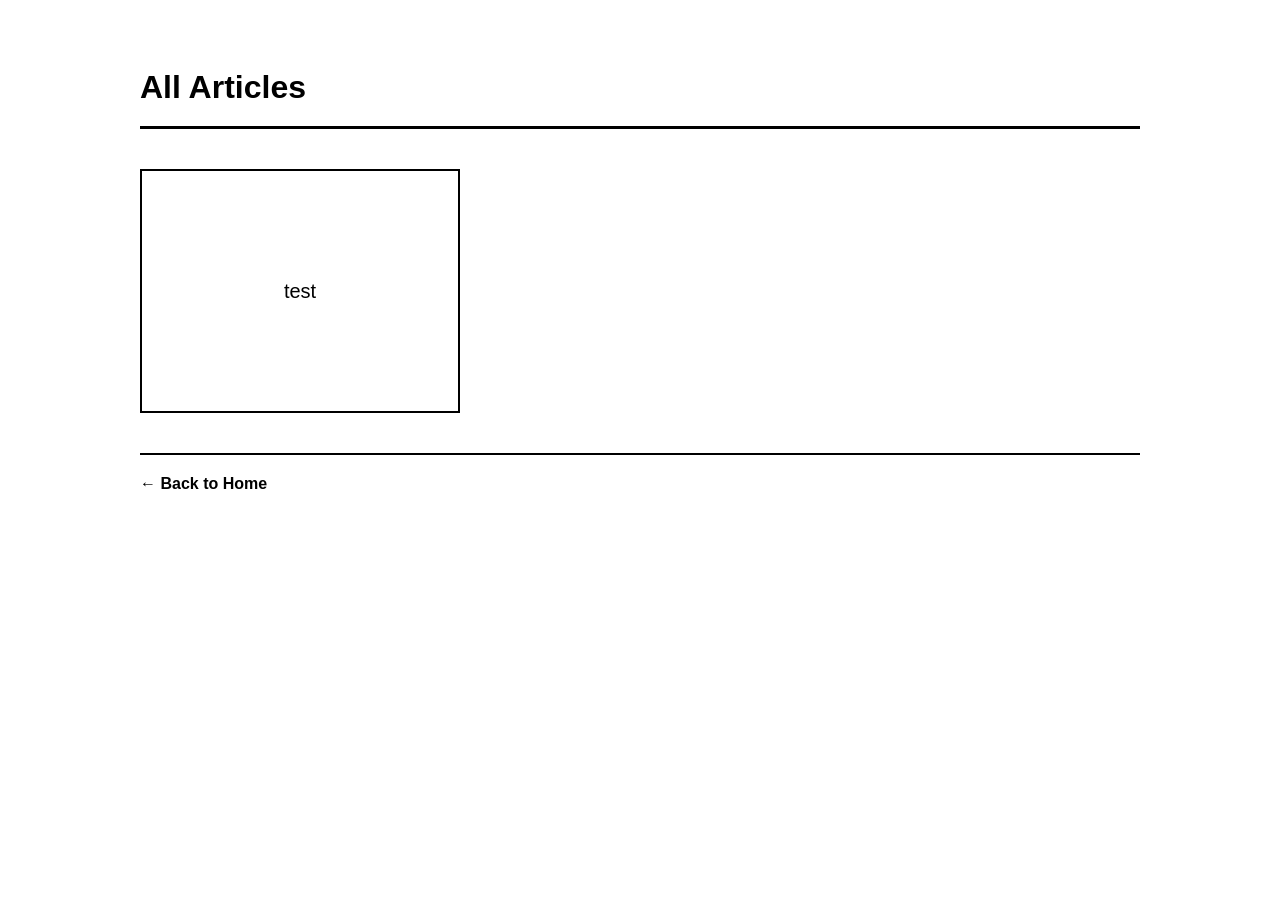
==== article_list.html @ 10ea6319 "blog test" ====
<!DOCTYPE html>
<html lang="zh-CN">
<head>
    <meta charset="UTF-8">
    <meta name="viewport" content="width=device-width, initial-scale=1.0">
    <title>Article List</title>
    <style>
        body { background: white; color: black; font-family: 'Helvetica Neue', sans-serif; padding: 40px; }
        h1 { border-bottom: 3px solid black; padding-bottom: 20px; margin-bottom: 40px; }
        .grid { display: grid; grid-template-columns: repeat(3, 1fr); gap: 20px; }
        .card { border: 2px solid black; height: 200px; display: flex; align-items: center; justify-content: center; font-size: 20px; transition: 0.2s; cursor: pointer; text-align: center; padding: 20px; }
        .card:hover { background: black; color: white; }
        .card a { color: inherit; text-decoration: none; display: flex; align-items: center; justify-content: center; width: 100%; height: 100%; }
    </style>
</head>
<body>
    <div style="max-width: 1000px; margin: 0 auto;">
        <h1>All Articles</h1>
        <div class="grid" id="articleGrid">
            <!-- JS 填入 -->
        </div>
        <div style="margin-top: 40px; border-top: 2px solid black; padding-top: 20px;">
            <a href="index.html" style="text-decoration: none; color: black; font-weight: bold;">← Back to Home</a>
        </div>
    </div>
    <script>
        fetch('article_list.txt')
            .then(res => res.text())
            .then(text => {
                const files = text.split('\n').filter(line => line.trim() !== '');
                const grid = document.getElementById('articleGrid');
                files.forEach(file => {
                    const card = document.createElement('div');
                    card.className = 'card';
                    // 去掉 .md 后缀让标题好看点 (可选)
                    const title = file.replace('.md', ''); 
                    card.innerHTML = `<a href="read.html?file=${file}">${title}</a>`;
                    grid.appendChild(card);
                });
            });
    </script>
</body>
</html>
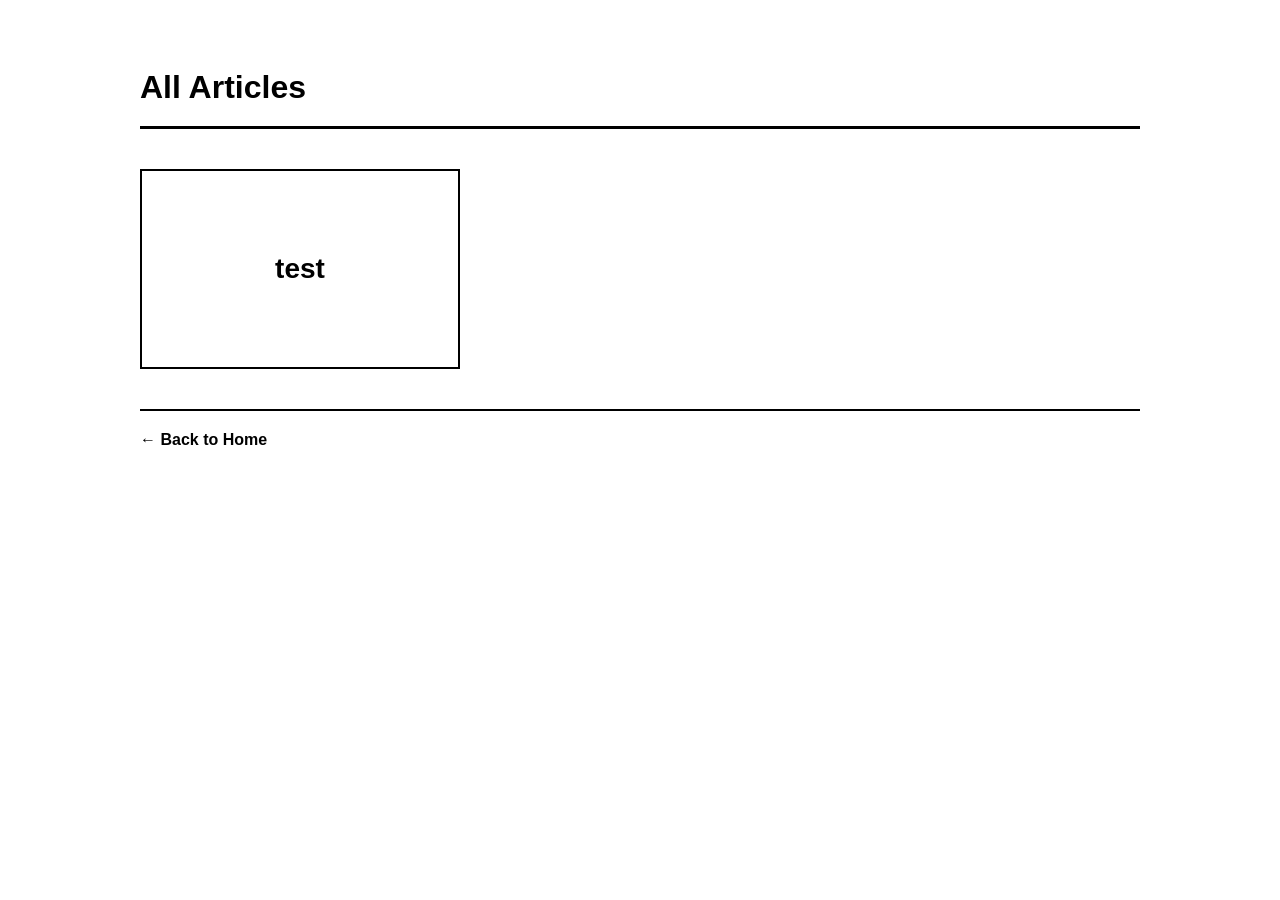
==== commit 67827002: "做了一些对文件的修改，并写了自我介绍" ====
--- a/article_list.html
+++ b/article_list.html
@@ -8,9 +8,32 @@
         body { background: white; color: black; font-family: 'Helvetica Neue', sans-serif; padding: 40px; }
         h1 { border-bottom: 3px solid black; padding-bottom: 20px; margin-bottom: 40px; }
         .grid { display: grid; grid-template-columns: repeat(3, 1fr); gap: 20px; }
-        .card { border: 2px solid black; height: 200px; display: flex; align-items: center; justify-content: center; font-size: 20px; transition: 0.2s; cursor: pointer; text-align: center; padding: 20px; }
+        /* 修改了下面这几行 */
+        .card { 
+            border: 2px solid black; 
+            height: 200px; 
+            display: flex; 
+            align-items: center; 
+            justify-content: center; 
+            font-size: 28px;      /* 字体加大到28px */
+            font-weight: bold;    /* 加粗 */
+            transition: 0.2s; 
+            cursor: pointer; 
+            text-align: center; 
+            padding: 10px; 
+            box-sizing: border-box; 
+            word-break: break-word; /* 防止长标题撑破卡片 */
+        }
         .card:hover { background: black; color: white; }
-        .card a { color: inherit; text-decoration: none; display: flex; align-items: center; justify-content: center; width: 100%; height: 100%; }
+        .card a { 
+            color: inherit; 
+            text-decoration: none; 
+            display: flex; 
+            align-items: center; 
+            justify-content: center; 
+            width: 100%; 
+            height: 100%; 
+        }
     </style>
 </head>
 <body>
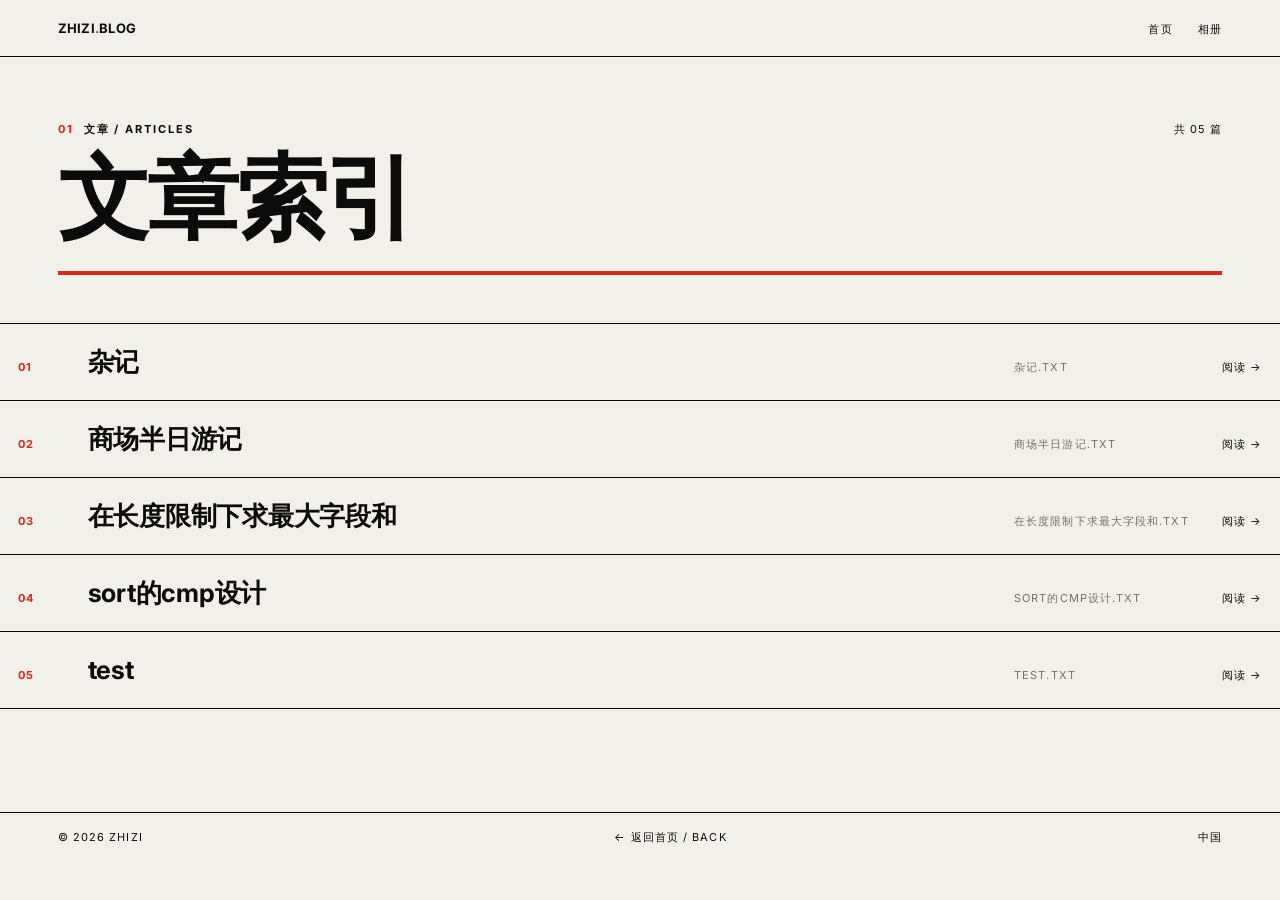
==== commit 8f058400: "新风格实验" ====
--- a/article_list.html
+++ b/article_list.html
@@ -3,64 +3,72 @@
 <head>
     <meta charset="UTF-8">
     <meta name="viewport" content="width=device-width, initial-scale=1.0">
-    <title>Article List</title>
-    <style>
-        body { background: white; color: black; font-family: 'Helvetica Neue', sans-serif; padding: 40px; }
-        h1 { border-bottom: 3px solid black; padding-bottom: 20px; margin-bottom: 40px; }
-        .grid { display: grid; grid-template-columns: repeat(3, 1fr); gap: 20px; }
-        /* 修改了下面这几行 */
-        .card { 
-            border: 2px solid black; 
-            height: 200px; 
-            display: flex; 
-            align-items: center; 
-            justify-content: center; 
-            font-size: 28px;      /* 字体加大到28px */
-            font-weight: bold;    /* 加粗 */
-            transition: 0.2s; 
-            cursor: pointer; 
-            text-align: center; 
-            padding: 10px; 
-            box-sizing: border-box; 
-            word-break: break-word; /* 防止长标题撑破卡片 */
-        }
-        .card:hover { background: black; color: white; }
-        .card a { 
-            color: inherit; 
-            text-decoration: none; 
-            display: flex; 
-            align-items: center; 
-            justify-content: center; 
-            width: 100%; 
-            height: 100%; 
-        }
-    </style>
+    <title>文章索引 — zhizi</title>
+    <link rel="preconnect" href="https://fonts.googleapis.com">
+    <link rel="preconnect" href="https://fonts.gstatic.com" crossorigin>
+    <link href="https://fonts.googleapis.com/css2?family=Inter:wght@400;700&display=swap" rel="stylesheet">
+    <link rel="stylesheet" href="style.css">
 </head>
 <body>
-    <div style="max-width: 1000px; margin: 0 auto;">
-        <h1>All Articles</h1>
-        <div class="grid" id="articleGrid">
-            <!-- JS 填入 -->
+
+    <header class="site-header wrap">
+        <a class="site-header__brand" href="index.html">ZHIZI<span class="dot">.</span>BLOG</a>
+        <nav class="site-header__nav meta" aria-label="主导航">
+            <a href="index.html">首页</a>
+            <a href="picture_list.html">相册</a>
+        </nav>
+    </header>
+
+    <main>
+        <section class="page-head wrap">
+            <div class="page-head__bar">
+                <span class="label"><span class="num">01</span>&nbsp;&nbsp;文章 / ARTICLES</span>
+                <span class="meta" id="count">—</span>
+            </div>
+            <h1 class="h1 page-head__title">文章索引</h1>
+        </section>
+
+        <div class="wrap"><div class="red-bar"></div></div>
+
+        <div class="article-list wrap" id="articleGrid"></div>
+    </main>
+
+    <footer class="site-footer wrap">
+        <div class="site-footer__row">
+            <span class="meta">© 2026 ZHIZI</span>
+            <a class="meta" href="index.html">← 返回首页 / BACK</a>
+            <span class="meta">中国</span>
         </div>
-        <div style="margin-top: 40px; border-top: 2px solid black; padding-top: 20px;">
-            <a href="index.html" style="text-decoration: none; color: black; font-weight: bold;">← Back to Home</a>
-        </div>
-    </div>
-    <script>
-        fetch('article_list.txt')
-            .then(res => res.text())
-            .then(text => {
-                const files = text.split('\n').filter(line => line.trim() !== '');
-                const grid = document.getElementById('articleGrid');
-                files.forEach(file => {
-                    const card = document.createElement('div');
-                    card.className = 'card';
-                    // 去掉 .md 后缀让标题好看点 (可选)
-                    const title = file.replace('.md', ''); 
-                    card.innerHTML = `<a href="read.html?file=${file}">${title}</a>`;
-                    grid.appendChild(card);
-                });
+    </footer>
+
+<script>
+    const esc = s => String(s).replace(/[&<>"']/g, c => (
+        { '&': '&amp;', '<': '&lt;', '>': '&gt;', '"': '&quot;', "'": '&#39;' }[c]
+    ));
+
+    fetch('article_list.txt')
+        .then(res => res.text())
+        .then(text => {
+            const files = text.split('\n').map(l => l.trim()).filter(Boolean);
+            const list = document.getElementById('articleGrid');
+            document.getElementById('count').textContent =
+                '共 ' + String(files.length).padStart(2, '0') + ' 篇';
+
+            list.innerHTML = '';
+            files.forEach((file, i) => {
+                const title = file.replace(/\.(md|txt)$/i, '');
+                const a = document.createElement('a');
+                a.className = 'article-row';
+                a.href = 'read.html?file=' + encodeURIComponent(file);
+                a.innerHTML =
+                    '<span class="article-row__num num">' + String(i + 1).padStart(2, '0') + '</span>' +
+                    '<span class="article-row__title h2">' + esc(title) + '</span>' +
+                    '<span class="article-row__file meta">' + esc(file) + '</span>' +
+                    '<span class="article-row__go meta">阅读 →</span>';
+                list.appendChild(a);
             });
-    </script>
+        })
+        .catch(err => console.error("读取文章列表失败", err));
+</script>
 </body>
-</html>+</html>
--- a/style.css
+++ b/style.css
@@ -0,0 +1,392 @@
+/* =====================================================================
+   zhizi — Swiss Style / International Typographic Style
+   12-column modular grid · Inter (400/700) · black / off-white / red
+   ===================================================================== */
+
+:root {
+    --black: #0b0b0b;
+    --paper: #f2f0eb;
+    --red:   #da291c;
+
+    --gutter: clamp(12px, 1.5vw, 24px);
+    --pad:    clamp(16px, 4.5vw, 64px);
+
+    --font: 'Inter', 'Helvetica Neue', Helvetica, Arial, 'PingFang SC',
+            'Hiragino Sans GB', 'Microsoft YaHei', sans-serif;
+
+    --fs-body: 13px;
+    --fs-meta: 11px;
+}
+
+*,
+*::before,
+*::after { box-sizing: border-box; }
+
+html { -webkit-text-size-adjust: 100%; }
+
+body {
+    margin: 0;
+    background: var(--paper);
+    color: var(--black);
+    font-family: var(--font);
+    font-size: var(--fs-body);
+    font-weight: 400;
+    line-height: 1.55;
+    letter-spacing: 0.01em;
+    -webkit-font-smoothing: antialiased;
+    text-rendering: optimizeLegibility;
+}
+
+img { display: block; max-width: 100%; }
+a   { color: inherit; text-decoration: none; }
+
+::selection { background: var(--red); color: var(--paper); }
+
+/* ---- 12-column grid ------------------------------------------------- */
+.grid {
+    display: grid;
+    grid-template-columns: repeat(12, minmax(0, 1fr));
+    column-gap: var(--gutter);
+    row-gap: 0;
+}
+
+.wrap {
+    padding-left: var(--pad);
+    padding-right: var(--pad);
+}
+
+/* ---- type roles ----------------------------------------------------- */
+.display {
+    margin: 0;
+    font-weight: 700;
+    font-size: clamp(64px, 16vw, 230px);
+    line-height: 0.82;
+    letter-spacing: -0.045em;
+    text-transform: uppercase;
+}
+
+.h1 {
+    margin: 0;
+    font-weight: 700;
+    font-size: clamp(34px, 7.4vw, 92px);
+    line-height: 0.9;
+    letter-spacing: -0.03em;
+    text-transform: uppercase;
+}
+
+.h2 {
+    margin: 0;
+    font-weight: 700;
+    font-size: clamp(18px, 2vw, 26px);
+    line-height: 1.08;
+    letter-spacing: -0.01em;
+}
+
+.label {
+    font-size: var(--fs-meta);
+    font-weight: 700;
+    letter-spacing: 0.18em;
+    text-transform: uppercase;
+}
+
+.meta {
+    font-size: var(--fs-meta);
+    font-weight: 400;
+    letter-spacing: 0.1em;
+    text-transform: uppercase;
+}
+
+.num { color: var(--red); font-weight: 700; }
+
+/* ---- rules ---------------------------------------------------------- */
+.rule { height: 1px; border: 0; margin: 0; background: var(--black); }
+.rule--red { background: var(--red); }
+
+.red-bar {
+    height: 4px;
+    background: var(--red);
+}
+
+/* ---- site header ---------------------------------------------------- */
+.site-header {
+    display: flex;
+    justify-content: space-between;
+    align-items: baseline;
+    gap: var(--gutter);
+    padding-top: 18px;
+    padding-bottom: 18px;
+    border-bottom: 1px solid var(--black);
+}
+
+.site-header__brand {
+    font-weight: 700;
+    letter-spacing: 0.02em;
+    text-transform: uppercase;
+}
+
+.site-header__brand .dot { color: var(--red); }
+
+.site-header__nav {
+    display: flex;
+    gap: clamp(12px, 2vw, 32px);
+}
+
+.site-header__nav a:hover { color: var(--red); }
+
+/* ---- home: hero ----------------------------------------------------- */
+.hero { padding-top: clamp(24px, 4vw, 56px); }
+
+.hero__top {
+    display: flex;
+    justify-content: space-between;
+    align-items: baseline;
+    gap: 24px;
+    padding-bottom: clamp(20px, 4vw, 56px);
+}
+
+.hero__bottom {
+    display: flex;
+    justify-content: space-between;
+    align-items: flex-end;
+    gap: 24px;
+    flex-wrap: wrap;
+    padding-top: clamp(18px, 3vw, 40px);
+}
+
+.hero__bottom .h2 { max-width: 60ch; }
+
+/* ---- home: indexed navigation rows ---------------------------------- */
+.index-nav { padding-top: clamp(32px, 6vw, 88px); }
+
+.index-row {
+    display: grid;
+    grid-template-columns: 3em minmax(0, 1fr) auto;
+    align-items: baseline;
+    gap: clamp(16px, 3vw, 48px);
+    padding: clamp(14px, 2.2vw, 26px) clamp(10px, 1.4vw, 18px);
+    border-bottom: 1px solid var(--black);
+    transition: background 0.15s ease, color 0.15s ease;
+}
+
+.index-row:first-child { border-top: 1px solid var(--black); }
+
+.index-row__num { font-size: var(--fs-meta); letter-spacing: 0.08em; }
+
+.index-row__en { justify-self: end; }
+
+.index-row:hover { background: var(--black); color: var(--paper); }
+.index-row:hover .num { color: var(--red); }
+
+/* ---- home: about + figure ------------------------------------------ */
+.about { padding-top: clamp(40px, 7vw, 104px); }
+
+.about__head {
+    grid-column: 1 / -1;
+    display: flex;
+    justify-content: space-between;
+    align-items: baseline;
+    gap: 16px;
+    padding-bottom: 14px;
+    border-bottom: 1px solid var(--black);
+    margin-bottom: clamp(24px, 4vw, 48px);
+}
+
+.about__list { grid-column: 1 / 7; }
+.about__figure { grid-column: 8 / 13; }
+
+.about-row {
+    display: grid;
+    grid-template-columns: 2.6em minmax(0, 1fr);
+    gap: 16px;
+    padding: 12px 0;
+    border-top: 1px solid var(--black);
+}
+
+.about-row:last-child { border-bottom: 1px solid var(--black); }
+
+.about-row__num {
+    font-size: var(--fs-meta);
+    font-weight: 700;
+    letter-spacing: 0.08em;
+    color: var(--red);
+    padding-top: 2px;
+}
+
+.about-row__text { font-size: var(--fs-body); line-height: 1.5; }
+
+.figure { margin: 0; border: 1px solid var(--black); }
+
+.figure__media {
+    display: block;
+    aspect-ratio: 4 / 5;
+    overflow: hidden;
+    background: #dcdad3;
+}
+
+.figure__media img {
+    width: 100%;
+    height: 100%;
+    object-fit: cover;
+    filter: grayscale(1) contrast(1.05);
+}
+
+.figure__cap {
+    display: flex;
+    justify-content: space-between;
+    gap: 12px;
+    padding: 12px 14px;
+    border-top: 1px solid var(--black);
+}
+
+.figure:hover .figure__media img { filter: grayscale(1) contrast(1.18); }
+.figure:hover .figure__cap { border-top-color: var(--red); }
+
+/* ---- page head (list pages) ---------------------------------------- */
+.page-head { padding-top: clamp(28px, 5vw, 64px); }
+
+.page-head__bar {
+    display: flex;
+    justify-content: space-between;
+    align-items: baseline;
+    gap: 16px;
+    padding-bottom: 18px;
+}
+
+.page-head__title {
+    padding-bottom: clamp(18px, 3vw, 32px);
+}
+
+/* ---- article list --------------------------------------------------- */
+.article-list {
+    margin: 0;
+    padding: 0;
+    padding-top: clamp(24px, 4vw, 48px);
+}
+
+.article-row {
+    display: grid;
+    grid-template-columns: 3.4em minmax(0, 1fr) minmax(0, 14em) auto;
+    align-items: baseline;
+    gap: clamp(12px, 2vw, 32px);
+    padding: clamp(14px, 2vw, 24px) clamp(10px, 1.4vw, 18px);
+    border-bottom: 1px solid var(--black);
+    transition: background 0.15s ease, color 0.15s ease;
+}
+
+.article-row:first-child { border-top: 1px solid var(--black); }
+
+.article-row__num { font-size: var(--fs-meta); letter-spacing: 0.08em; }
+.article-row__file { opacity: 0.55; }
+.article-row__go { justify-self: end; white-space: nowrap; }
+
+.article-row:hover { background: var(--black); color: var(--paper); }
+.article-row:hover .num { color: var(--red); }
+.article-row:hover .article-row__file { opacity: 0.85; }
+
+/* ---- gallery -------------------------------------------------------- */
+.gallery {
+    display: grid;
+    grid-template-columns: repeat(12, minmax(0, 1fr));
+    column-gap: var(--gutter);
+    row-gap: clamp(28px, 4vw, 56px);
+    padding-top: clamp(24px, 4vw, 48px);
+}
+
+.gallery-item { grid-column: span 4; display: block; }
+
+.gallery-item__media {
+    aspect-ratio: 1 / 1;
+    overflow: hidden;
+    border: 1px solid var(--black);
+    background: #dcdad3;
+}
+
+.gallery-item__media img {
+    width: 100%;
+    height: 100%;
+    object-fit: cover;
+    filter: grayscale(1) contrast(1.05);
+    transition: filter 0.2s ease;
+}
+
+.gallery-item__cap {
+    display: flex;
+    justify-content: space-between;
+    align-items: baseline;
+    gap: 10px;
+    padding-top: 10px;
+    margin-top: 12px;
+    border-top: 1px solid var(--black);
+}
+
+.gallery-item:hover .gallery-item__media img { filter: grayscale(1) contrast(1.2); }
+.gallery-item:hover .gallery-item__cap { border-top-color: var(--red); }
+.gallery-item:hover .gallery-item__cap .cap-name { color: var(--red); }
+
+/* ---- read ----------------------------------------------------------- */
+.read { padding-top: clamp(28px, 5vw, 64px); }
+
+.read__eyebrow {
+    display: flex;
+    justify-content: space-between;
+    align-items: baseline;
+    gap: 16px;
+    flex-wrap: wrap;
+    padding-bottom: 18px;
+}
+
+.read__title { padding-bottom: clamp(18px, 3vw, 32px); }
+
+.prose {
+    margin: clamp(28px, 4vw, 48px) 0 0;
+    max-width: 64ch;
+    font-family: inherit;
+    font-size: 15px;
+    line-height: 1.75;
+    letter-spacing: 0;
+    white-space: pre-wrap;
+    word-break: break-word;
+    text-align: left;
+}
+
+.prose--error { color: var(--red); }
+
+/* ---- footer --------------------------------------------------------- */
+.site-footer {
+    margin-top: clamp(48px, 8vw, 120px);
+    border-top: 1px solid var(--black);
+}
+
+.site-footer__row {
+    display: flex;
+    justify-content: space-between;
+    gap: 16px;
+    flex-wrap: wrap;
+    padding: 16px 0 40px;
+}
+
+/* ---- responsive ----------------------------------------------------- */
+@media (max-width: 900px) {
+    .about__list  { grid-column: 1 / -1; }
+    .about__figure { grid-column: 1 / -1; margin-top: 32px; }
+
+    .gallery-item { grid-column: span 6; }
+
+    .article-row { grid-template-columns: 2.6em minmax(0, 1fr) auto; }
+    .article-row__file { display: none; }
+}
+
+@media (max-width: 560px) {
+    .display { font-size: clamp(52px, 21vw, 140px); }
+
+    .site-header {
+        flex-direction: column;
+        align-items: flex-start;
+        gap: 8px;
+    }
+
+    .gallery-item { grid-column: span 12; }
+
+    .index-row { grid-template-columns: 2.4em minmax(0, 1fr); }
+    .index-row__en { display: none; }
+}
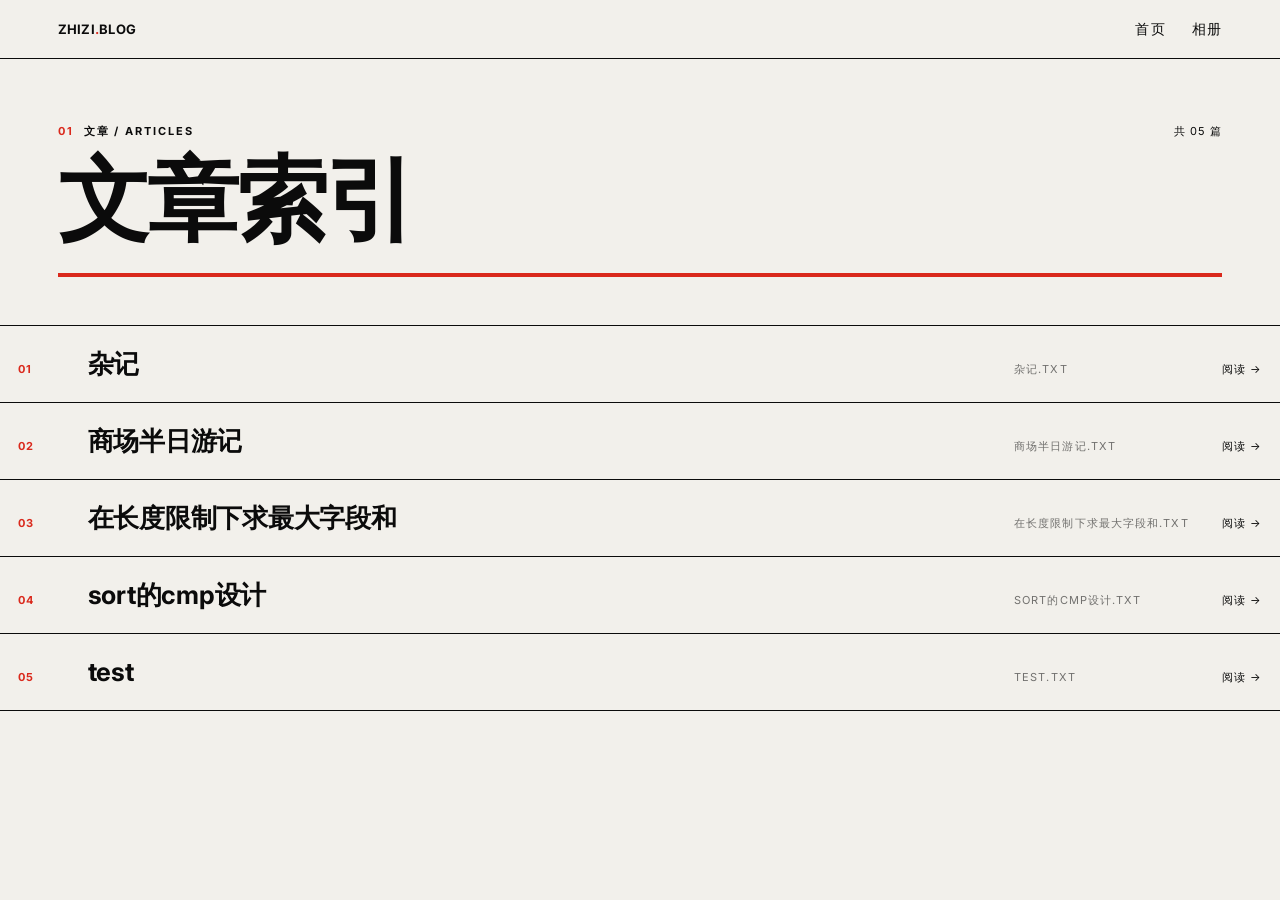
==== commit 6df46408: "增加了config配置，优化了界面尺寸" ====
--- a/article_list.html
+++ b/article_list.html
@@ -3,7 +3,7 @@
 <head>
     <meta charset="UTF-8">
     <meta name="viewport" content="width=device-width, initial-scale=1.0">
-    <title>文章索引 — zhizi</title>
+    <title>文章索引</title>
     <link rel="preconnect" href="https://fonts.googleapis.com">
     <link rel="preconnect" href="https://fonts.gstatic.com" crossorigin>
     <link href="https://fonts.googleapis.com/css2?family=Inter:wght@400;700&display=swap" rel="stylesheet">
@@ -12,7 +12,7 @@
 <body>
 
     <header class="site-header wrap">
-        <a class="site-header__brand" href="index.html">ZHIZI<span class="dot">.</span>BLOG</a>
+        <a class="site-header__brand" href="index.html"><span class="brand-name"></span><span class="dot">.</span>BLOG</a>
         <nav class="site-header__nav meta" aria-label="主导航">
             <a href="index.html">首页</a>
             <a href="picture_list.html">相册</a>
@@ -33,18 +33,21 @@
         <div class="article-list wrap" id="articleGrid"></div>
     </main>
 
-    <footer class="site-footer wrap">
-        <div class="site-footer__row">
-            <span class="meta">© 2026 ZHIZI</span>
-            <a class="meta" href="index.html">← 返回首页 / BACK</a>
-            <span class="meta">中国</span>
-        </div>
-    </footer>
-
 <script>
     const esc = s => String(s).replace(/[&<>"']/g, c => (
         { '&': '&amp;', '<': '&lt;', '>': '&gt;', '"': '&quot;', "'": '&#39;' }[c]
     ));
+
+    fetch('config.txt')
+        .then(res => res.text())
+        .then(text => {
+            const name = text.split('\n').map(l => l.trim()).filter(Boolean)[0];
+            if (name) {
+                document.title = '文章索引 — ' + name;
+                document.querySelectorAll('.brand-name').forEach(el => el.textContent = name);
+            }
+        })
+        .catch(err => console.error("读取config.txt失败", err));
 
     fetch('article_list.txt')
         .then(res => res.text())
--- a/style.css
+++ b/style.css
@@ -57,7 +57,7 @@
 
 /* ---- type roles ----------------------------------------------------- */
 .display {
-    margin: 0;
+    margin: 0 0 0 -0.055em;
     font-weight: 700;
     font-size: clamp(64px, 16vw, 230px);
     line-height: 0.82;
@@ -129,20 +129,13 @@
 .site-header__nav {
     display: flex;
     gap: clamp(12px, 2vw, 32px);
+    font-size: 14px;
 }
 
 .site-header__nav a:hover { color: var(--red); }
 
 /* ---- home: hero ----------------------------------------------------- */
 .hero { padding-top: clamp(24px, 4vw, 56px); }
-
-.hero__top {
-    display: flex;
-    justify-content: space-between;
-    align-items: baseline;
-    gap: 24px;
-    padding-bottom: clamp(20px, 4vw, 56px);
-}
 
 .hero__bottom {
     display: flex;
@@ -178,18 +171,22 @@
 .index-row:hover .num { color: var(--red); }
 
 /* ---- home: about + figure ------------------------------------------ */
-.about { padding-top: clamp(40px, 7vw, 104px); }
+.about { padding-top: clamp(14px, 2.2vw, 26px); }
 
 .about__head {
     grid-column: 1 / -1;
-    display: flex;
-    justify-content: space-between;
-    align-items: baseline;
-    gap: 16px;
-    padding-bottom: 14px;
+    display: grid;
+    grid-template-columns: 3em minmax(0, 1fr) auto;
+    align-items: baseline;
+    gap: clamp(16px, 3vw, 48px);
+    padding: 0 clamp(10px, 1.4vw, 18px) clamp(14px, 2.2vw, 26px);
     border-bottom: 1px solid var(--black);
     margin-bottom: clamp(24px, 4vw, 48px);
 }
+
+.about__head-num { font-size: var(--fs-meta); letter-spacing: 0.08em; }
+
+.about__head-en { justify-self: end; }
 
 .about__list { grid-column: 1 / 7; }
 .about__figure { grid-column: 8 / 13; }
@@ -227,7 +224,7 @@
     width: 100%;
     height: 100%;
     object-fit: cover;
-    filter: grayscale(1) contrast(1.05);
+    transition: filter 0.2s ease;
 }
 
 .figure__cap {
@@ -238,7 +235,7 @@
     border-top: 1px solid var(--black);
 }
 
-.figure:hover .figure__media img { filter: grayscale(1) contrast(1.18); }
+.figure:hover .figure__media img { filter: contrast(1.08) saturate(1.06); }
 .figure:hover .figure__cap { border-top-color: var(--red); }
 
 /* ---- page head (list pages) ---------------------------------------- */
@@ -305,7 +302,6 @@
     width: 100%;
     height: 100%;
     object-fit: cover;
-    filter: grayscale(1) contrast(1.05);
     transition: filter 0.2s ease;
 }
 
@@ -319,7 +315,7 @@
     border-top: 1px solid var(--black);
 }
 
-.gallery-item:hover .gallery-item__media img { filter: grayscale(1) contrast(1.2); }
+.gallery-item:hover .gallery-item__media img { filter: contrast(1.08) saturate(1.06); }
 .gallery-item:hover .gallery-item__cap { border-top-color: var(--red); }
 .gallery-item:hover .gallery-item__cap .cap-name { color: var(--red); }
 
@@ -389,4 +385,7 @@
 
     .index-row { grid-template-columns: 2.4em minmax(0, 1fr); }
     .index-row__en { display: none; }
-}
+
+    .about__head { grid-template-columns: 2.4em minmax(0, 1fr); }
+    .about__head-en { display: none; }
+}
